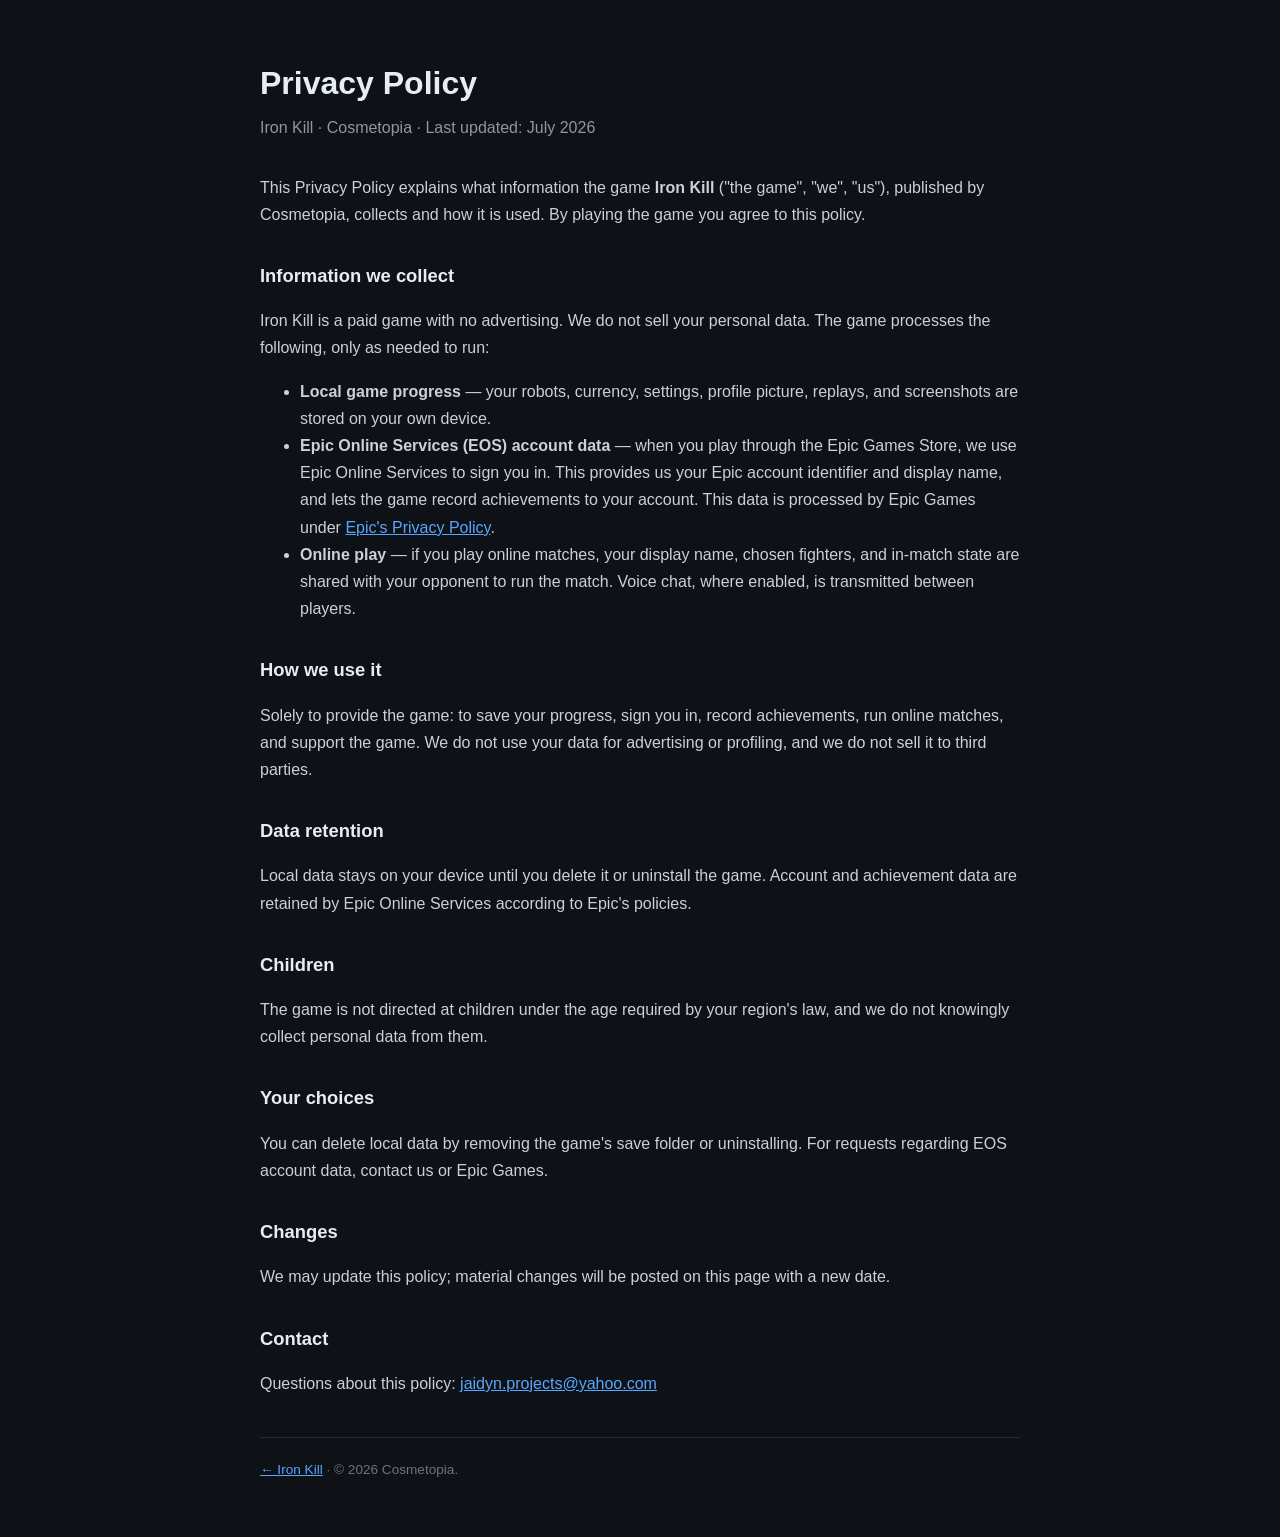
==== privacy.html @ 0f788177 "Iron Kill site (root domain)" ====
<!doctype html>
<html lang="en">
<head>
<meta charset="utf-8">
<meta name="viewport" content="width=device-width, initial-scale=1">
<title>Privacy Policy — Iron Kill</title>
<style>
  :root { color-scheme: dark; }
  body { margin: 0; font-family: -apple-system, Segoe UI, Roboto, Helvetica, Arial, sans-serif;
    background: #0e1116; color: #e6edf3; line-height: 1.7; }
  .wrap { max-width: 760px; margin: 0 auto; padding: 56px 24px; }
  h1 { font-size: 2rem; margin: 0 0 4px; }
  .updated { color: #8b98a5; margin: 0 0 32px; }
  h2 { margin: 32px 0 8px; font-size: 1.15rem; }
  p, li { color: #c9d1d9; }
  a { color: #58a6ff; }
  footer { margin-top: 40px; padding-top: 20px; border-top: 1px solid #232a33; color: #6b7480; font-size: 0.85rem; }
</style>
</head>
<body>
  <div class="wrap">
    <h1>Privacy Policy</h1>
    <p class="updated">Iron Kill · Cosmetopia · Last updated: July 2026</p>

    <p>This Privacy Policy explains what information the game <strong>Iron Kill</strong>
    ("the game", "we", "us"), published by Cosmetopia, collects and how it is used.
    By playing the game you agree to this policy.</p>

    <h2>Information we collect</h2>
    <p>Iron Kill is a paid game with no advertising. We do not sell your personal
    data. The game processes the following, only as needed to run:</p>
    <ul>
      <li><strong>Local game progress</strong> — your robots, currency, settings,
      profile picture, replays, and screenshots are stored on your own device.</li>
      <li><strong>Epic Online Services (EOS) account data</strong> — when you play
      through the Epic Games Store, we use Epic Online Services to sign you in.
      This provides us your Epic account identifier and display name, and lets the
      game record achievements to your account. This data is processed by Epic
      Games under <a href="https://www.epicgames.com/site/en-US/privacypolicy">Epic's
      Privacy Policy</a>.</li>
      <li><strong>Online play</strong> — if you play online matches, your display
      name, chosen fighters, and in-match state are shared with your opponent to
      run the match. Voice chat, where enabled, is transmitted between players.</li>
    </ul>

    <h2>How we use it</h2>
    <p>Solely to provide the game: to save your progress, sign you in, record
    achievements, run online matches, and support the game. We do not use your
    data for advertising or profiling, and we do not sell it to third parties.</p>

    <h2>Data retention</h2>
    <p>Local data stays on your device until you delete it or uninstall the game.
    Account and achievement data are retained by Epic Online Services according to
    Epic's policies.</p>

    <h2>Children</h2>
    <p>The game is not directed at children under the age required by your region's
    law, and we do not knowingly collect personal data from them.</p>

    <h2>Your choices</h2>
    <p>You can delete local data by removing the game's save folder or uninstalling.
    For requests regarding EOS account data, contact us or Epic Games.</p>

    <h2>Changes</h2>
    <p>We may update this policy; material changes will be posted on this page with
    a new date.</p>

    <h2>Contact</h2>
    <p>Questions about this policy: <a href="mailto:jaidyn.projects@yahoo.com">jaidyn.projects@yahoo.com</a></p>

    <footer><a href="index.html">← Iron Kill</a> · © 2026 Cosmetopia.</footer>
  </div>
</body>
</html>
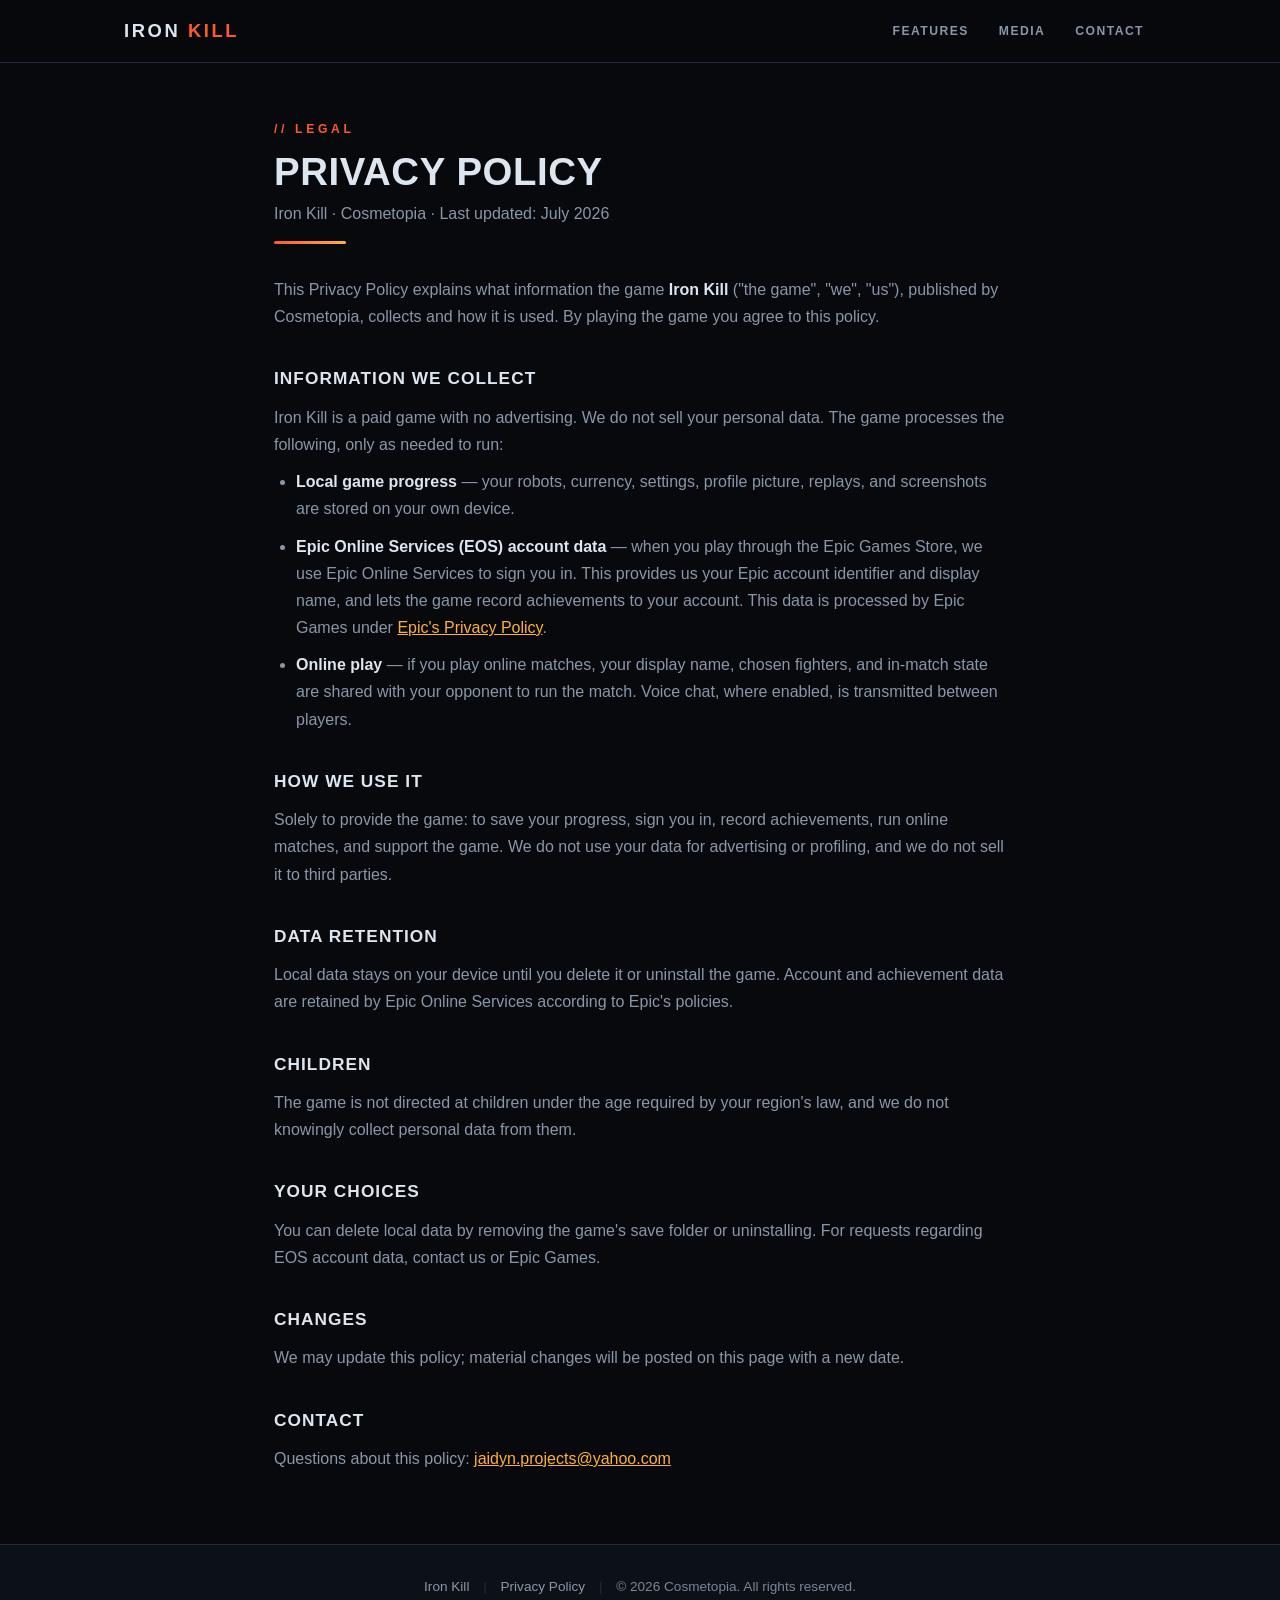
==== commit 21f8482a: "Landing page rebuild: hero, features grid, boss art strip, responsive nav Co-Authored-By: Claude Fab" ====
--- a/privacy.html
+++ b/privacy.html
@@ -4,71 +4,173 @@
 <meta charset="utf-8">
 <meta name="viewport" content="width=device-width, initial-scale=1">
 <title>Privacy Policy — Iron Kill</title>
+<meta name="description" content="Privacy Policy for Iron Kill, a robot fighting game for PC by Cosmetopia.">
+<meta name="theme-color" content="#0a0c10">
+<link rel="icon" type="image/png" href="assets/boss-eiko.png">
 <style>
-  :root { color-scheme: dark; }
-  body { margin: 0; font-family: -apple-system, Segoe UI, Roboto, Helvetica, Arial, sans-serif;
-    background: #0e1116; color: #e6edf3; line-height: 1.7; }
-  .wrap { max-width: 760px; margin: 0 auto; padding: 56px 24px; }
-  h1 { font-size: 2rem; margin: 0 0 4px; }
-  .updated { color: #8b98a5; margin: 0 0 32px; }
-  h2 { margin: 32px 0 8px; font-size: 1.15rem; }
-  p, li { color: #c9d1d9; }
-  a { color: #58a6ff; }
-  footer { margin-top: 40px; padding-top: 20px; border-top: 1px solid #232a33; color: #6b7480; font-size: 0.85rem; }
+  :root {
+    color-scheme: dark;
+    --bg: #07090d;
+    --bg2: #0c1017;
+    --panel: #10151e;
+    --edge: #232c3b;
+    --text: #dde5ef;
+    --dim: #8a97a8;
+    --faint: #7a8798;
+    --ember: #ff5a2a;
+    --amber: #ffb03a;
+  }
+  * { box-sizing: border-box; margin: 0; padding: 0; }
+  body {
+    background: var(--bg);
+    color: var(--text);
+    font-family: -apple-system, "Segoe UI", Roboto, Helvetica, Arial, sans-serif;
+    line-height: 1.7;
+    overflow-x: clip;
+  }
+  a { color: var(--amber); }
+
+  /* ---- nav ---- */
+  .nav {
+    position: sticky; top: 0; z-index: 50;
+    background: rgba(7, 9, 13, 0.82);
+    backdrop-filter: blur(10px);
+    -webkit-backdrop-filter: blur(10px);
+    border-bottom: 1px solid var(--edge);
+  }
+  .nav-inner {
+    max-width: 1080px; margin: 0 auto; padding: 0 24px;
+    height: 62px; display: flex; align-items: center; justify-content: space-between; gap: 16px;
+  }
+  .wordmark {
+    font-weight: 900; font-size: 1.15rem; letter-spacing: 0.14em;
+    text-transform: uppercase; text-decoration: none; color: var(--text); white-space: nowrap;
+  }
+  .wordmark .kill { color: var(--ember); }
+  .nav-links { display: flex; gap: 6px; }
+  .nav-links a {
+    color: var(--dim); text-decoration: none; text-transform: uppercase;
+    font-size: 0.76rem; font-weight: 700; letter-spacing: 0.12em;
+    padding: 8px 12px; border-radius: 6px; transition: color 0.15s, background 0.15s;
+  }
+  .nav-links a:hover { color: var(--text); background: rgba(255, 90, 42, 0.1); }
+
+  /* ---- content ---- */
+  .wrap { max-width: 780px; margin: 0 auto; padding: 56px 24px 72px; }
+  .page-kicker {
+    color: var(--ember); font-weight: 800; font-size: 0.76rem;
+    text-transform: uppercase; letter-spacing: 0.3em; margin-bottom: 10px;
+  }
+  h1 {
+    font-size: clamp(1.8rem, 5vw, 2.4rem); font-weight: 900;
+    text-transform: uppercase; letter-spacing: 0.015em; line-height: 1.15;
+    margin-bottom: 6px;
+  }
+  .updated { color: var(--dim); margin: 0 0 14px; }
+  .rule {
+    width: 72px; height: 3px; margin: 0 0 32px;
+    background: linear-gradient(90deg, var(--ember), var(--amber));
+    border-radius: 2px;
+  }
+  h2 {
+    margin: 34px 0 10px; font-size: 1.08rem; font-weight: 800;
+    text-transform: uppercase; letter-spacing: 0.06em;
+  }
+  p, li { color: var(--dim); }
+  p strong, li strong { color: var(--text); }
+  ul { padding-left: 22px; margin: 10px 0; }
+  li { margin-bottom: 10px; }
+
+  /* ---- footer ---- */
+  footer {
+    border-top: 1px solid var(--edge); background: var(--bg2);
+    padding: 30px 24px; text-align: center;
+    color: var(--faint); font-size: 0.85rem;
+  }
+  footer a { color: var(--dim); text-decoration: none; }
+  footer a:hover { color: var(--text); }
+  .foot-sep { margin: 0 10px; color: var(--edge); }
+
+  @media (max-width: 480px) {
+    .nav-inner { padding: 0 12px; gap: 10px; }
+    .nav-links { gap: 0; }
+    .nav-links a { padding: 8px 8px; font-size: 0.7rem; }
+  }
 </style>
 </head>
 <body>
-  <div class="wrap">
-    <h1>Privacy Policy</h1>
-    <p class="updated">Iron Kill · Cosmetopia · Last updated: July 2026</p>
 
-    <p>This Privacy Policy explains what information the game <strong>Iron Kill</strong>
-    ("the game", "we", "us"), published by Cosmetopia, collects and how it is used.
-    By playing the game you agree to this policy.</p>
+<nav class="nav" aria-label="Main">
+  <div class="nav-inner">
+    <a class="wordmark" href="index.html">IRON&nbsp;<span class="kill">KILL</span></a>
+    <div class="nav-links">
+      <a href="index.html#features">Features</a>
+      <a href="index.html#media">Media</a>
+      <a href="index.html#contact">Contact</a>
+    </div>
+  </div>
+</nav>
 
-    <h2>Information we collect</h2>
-    <p>Iron Kill is a paid game with no advertising. We do not sell your personal
-    data. The game processes the following, only as needed to run:</p>
-    <ul>
-      <li><strong>Local game progress</strong> — your robots, currency, settings,
-      profile picture, replays, and screenshots are stored on your own device.</li>
-      <li><strong>Epic Online Services (EOS) account data</strong> — when you play
-      through the Epic Games Store, we use Epic Online Services to sign you in.
-      This provides us your Epic account identifier and display name, and lets the
-      game record achievements to your account. This data is processed by Epic
-      Games under <a href="https://www.epicgames.com/site/en-US/privacypolicy">Epic's
-      Privacy Policy</a>.</li>
-      <li><strong>Online play</strong> — if you play online matches, your display
-      name, chosen fighters, and in-match state are shared with your opponent to
-      run the match. Voice chat, where enabled, is transmitted between players.</li>
-    </ul>
+<main class="wrap">
+  <p class="page-kicker">// Legal</p>
+  <h1>Privacy Policy</h1>
+  <p class="updated">Iron Kill · Cosmetopia · Last updated: July 2026</p>
+  <div class="rule" aria-hidden="true"></div>
 
-    <h2>How we use it</h2>
-    <p>Solely to provide the game: to save your progress, sign you in, record
-    achievements, run online matches, and support the game. We do not use your
-    data for advertising or profiling, and we do not sell it to third parties.</p>
+  <p>This Privacy Policy explains what information the game <strong>Iron Kill</strong>
+  ("the game", "we", "us"), published by Cosmetopia, collects and how it is used.
+  By playing the game you agree to this policy.</p>
 
-    <h2>Data retention</h2>
-    <p>Local data stays on your device until you delete it or uninstall the game.
-    Account and achievement data are retained by Epic Online Services according to
-    Epic's policies.</p>
+  <h2>Information we collect</h2>
+  <p>Iron Kill is a paid game with no advertising. We do not sell your personal
+  data. The game processes the following, only as needed to run:</p>
+  <ul>
+    <li><strong>Local game progress</strong> — your robots, currency, settings,
+    profile picture, replays, and screenshots are stored on your own device.</li>
+    <li><strong>Epic Online Services (EOS) account data</strong> — when you play
+    through the Epic Games Store, we use Epic Online Services to sign you in.
+    This provides us your Epic account identifier and display name, and lets the
+    game record achievements to your account. This data is processed by Epic
+    Games under <a href="https://www.epicgames.com/site/en-US/privacypolicy">Epic's
+    Privacy Policy</a>.</li>
+    <li><strong>Online play</strong> — if you play online matches, your display
+    name, chosen fighters, and in-match state are shared with your opponent to
+    run the match. Voice chat, where enabled, is transmitted between players.</li>
+  </ul>
 
-    <h2>Children</h2>
-    <p>The game is not directed at children under the age required by your region's
-    law, and we do not knowingly collect personal data from them.</p>
+  <h2>How we use it</h2>
+  <p>Solely to provide the game: to save your progress, sign you in, record
+  achievements, run online matches, and support the game. We do not use your
+  data for advertising or profiling, and we do not sell it to third parties.</p>
 
-    <h2>Your choices</h2>
-    <p>You can delete local data by removing the game's save folder or uninstalling.
-    For requests regarding EOS account data, contact us or Epic Games.</p>
+  <h2>Data retention</h2>
+  <p>Local data stays on your device until you delete it or uninstall the game.
+  Account and achievement data are retained by Epic Online Services according to
+  Epic's policies.</p>
 
-    <h2>Changes</h2>
-    <p>We may update this policy; material changes will be posted on this page with
-    a new date.</p>
+  <h2>Children</h2>
+  <p>The game is not directed at children under the age required by your region's
+  law, and we do not knowingly collect personal data from them.</p>
 
-    <h2>Contact</h2>
-    <p>Questions about this policy: <a href="mailto:jaidyn.projects@yahoo.com">jaidyn.projects@yahoo.com</a></p>
+  <h2>Your choices</h2>
+  <p>You can delete local data by removing the game's save folder or uninstalling.
+  For requests regarding EOS account data, contact us or Epic Games.</p>
 
-    <footer><a href="index.html">← Iron Kill</a> · © 2026 Cosmetopia.</footer>
-  </div>
+  <h2>Changes</h2>
+  <p>We may update this policy; material changes will be posted on this page with
+  a new date.</p>
+
+  <h2>Contact</h2>
+  <p>Questions about this policy: <a href="mailto:jaidyn.projects@yahoo.com">jaidyn.projects@yahoo.com</a></p>
+</main>
+
+<footer>
+  <a href="index.html">Iron Kill</a>
+  <span class="foot-sep">|</span>
+  <a href="privacy.html">Privacy Policy</a>
+  <span class="foot-sep">|</span>
+  © 2026 Cosmetopia. All rights reserved.
+</footer>
+
 </body>
 </html>
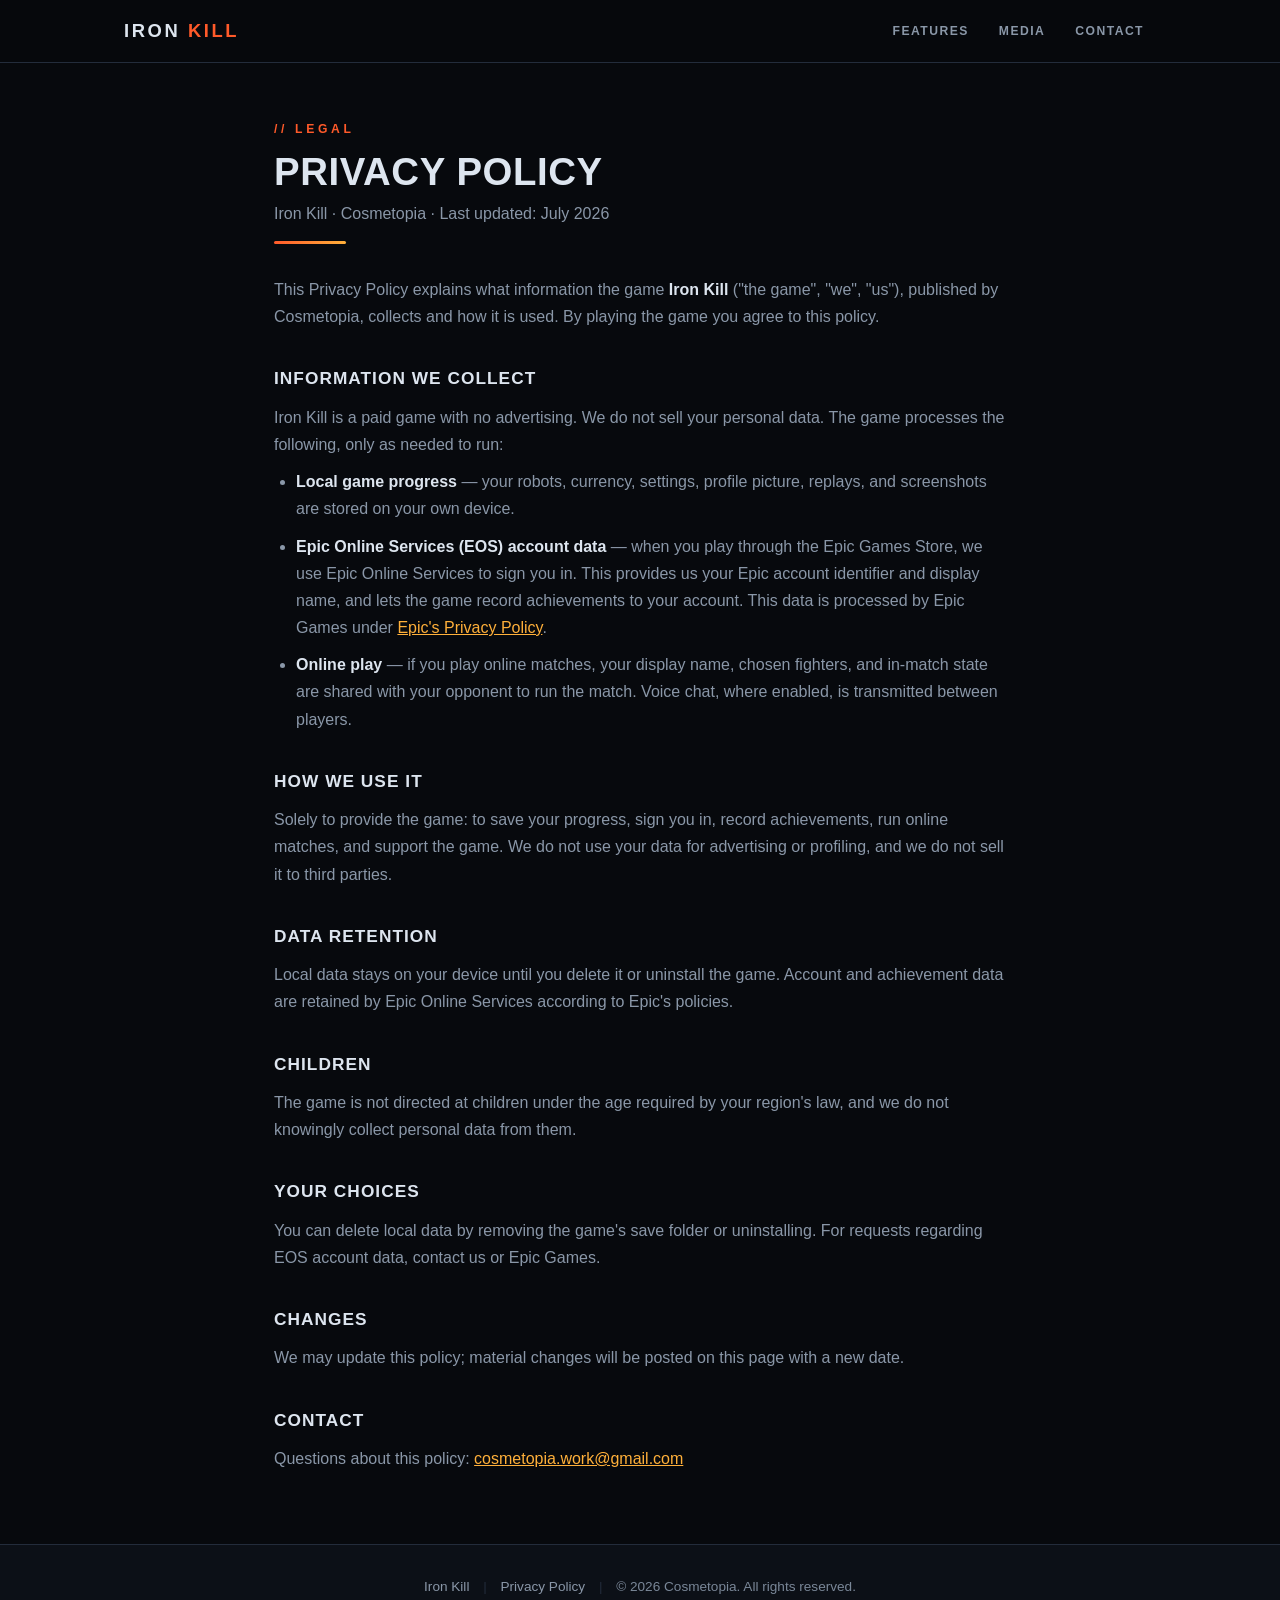
==== commit 232d7874: "Update contact email to cosmetopia.work@gmail.com Co-Authored-By: Claude Fable 5 <noreply@anthropic." ====
--- a/privacy.html
+++ b/privacy.html
@@ -161,7 +161,7 @@
   a new date.</p>
 
   <h2>Contact</h2>
-  <p>Questions about this policy: <a href="mailto:jaidyn.projects@yahoo.com">jaidyn.projects@yahoo.com</a></p>
+  <p>Questions about this policy: <a href="mailto:cosmetopia.work@gmail.com">cosmetopia.work@gmail.com</a></p>
 </main>
 
 <footer>
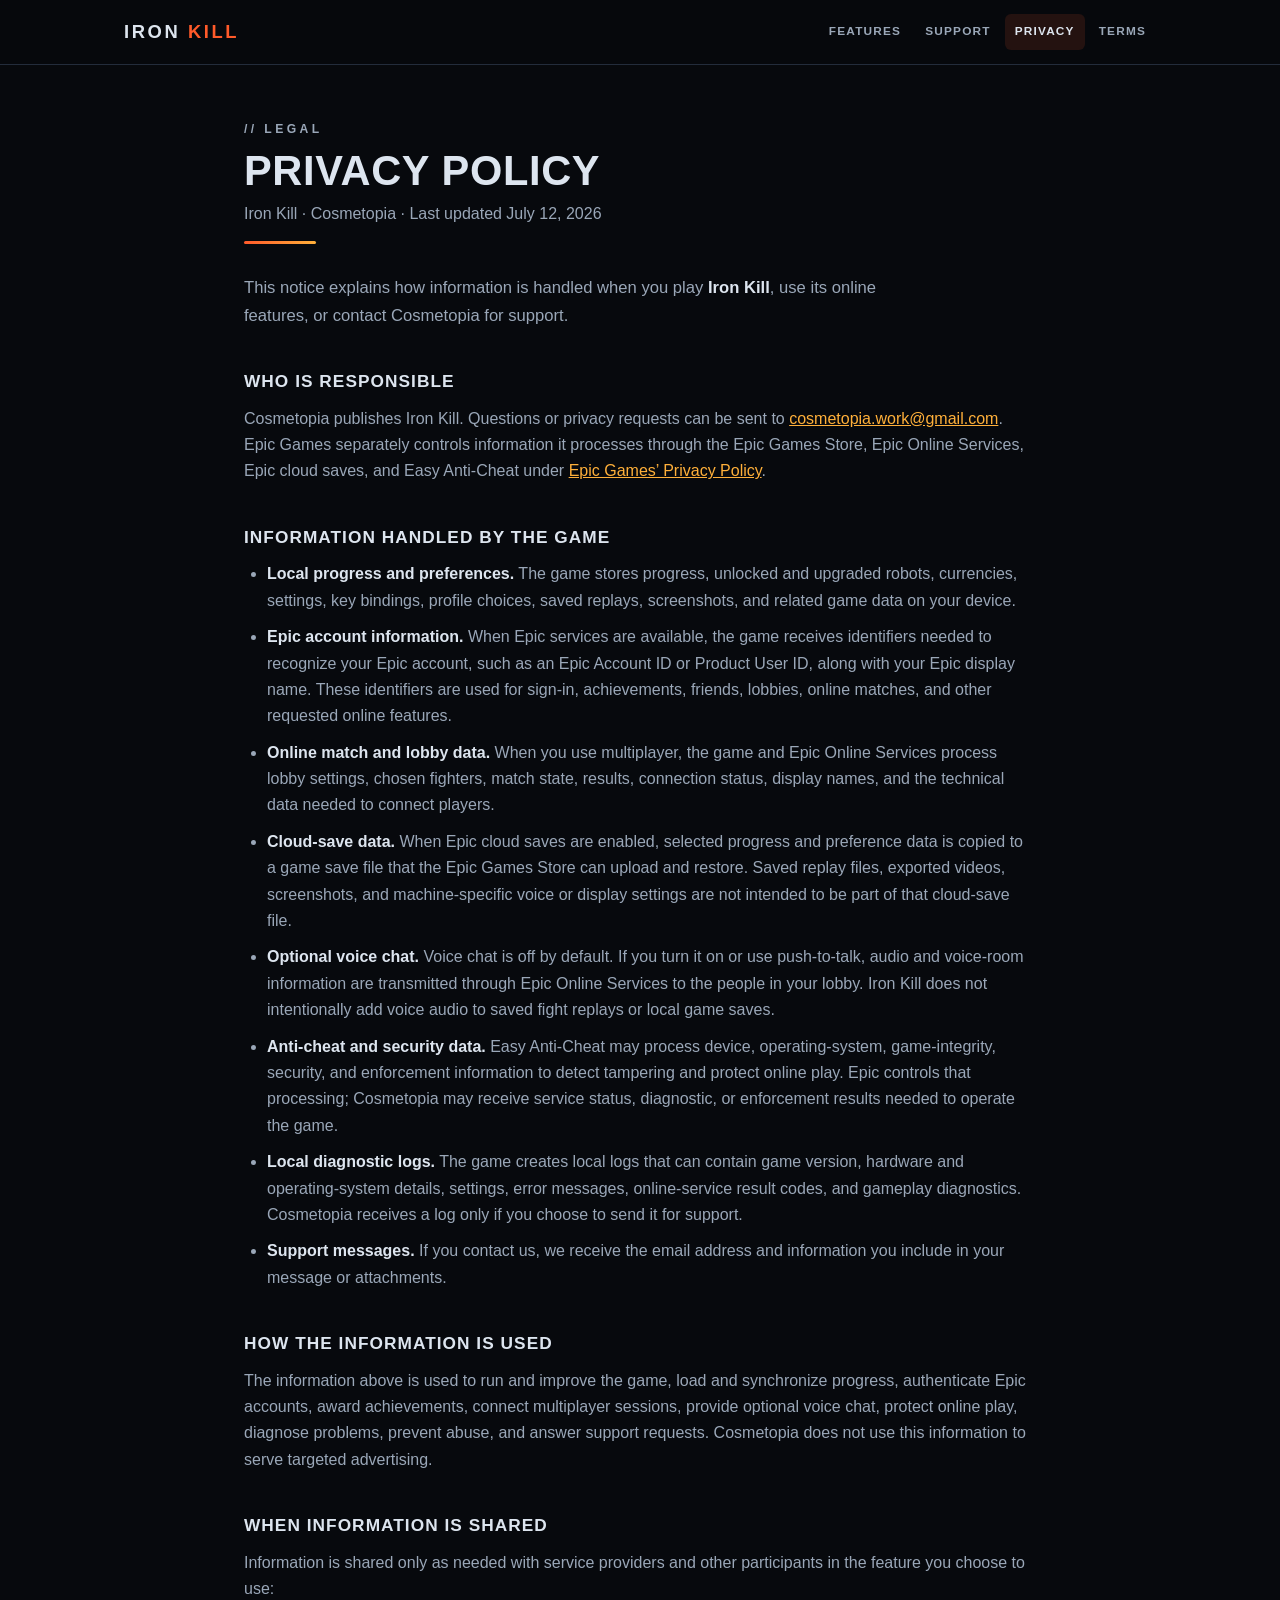
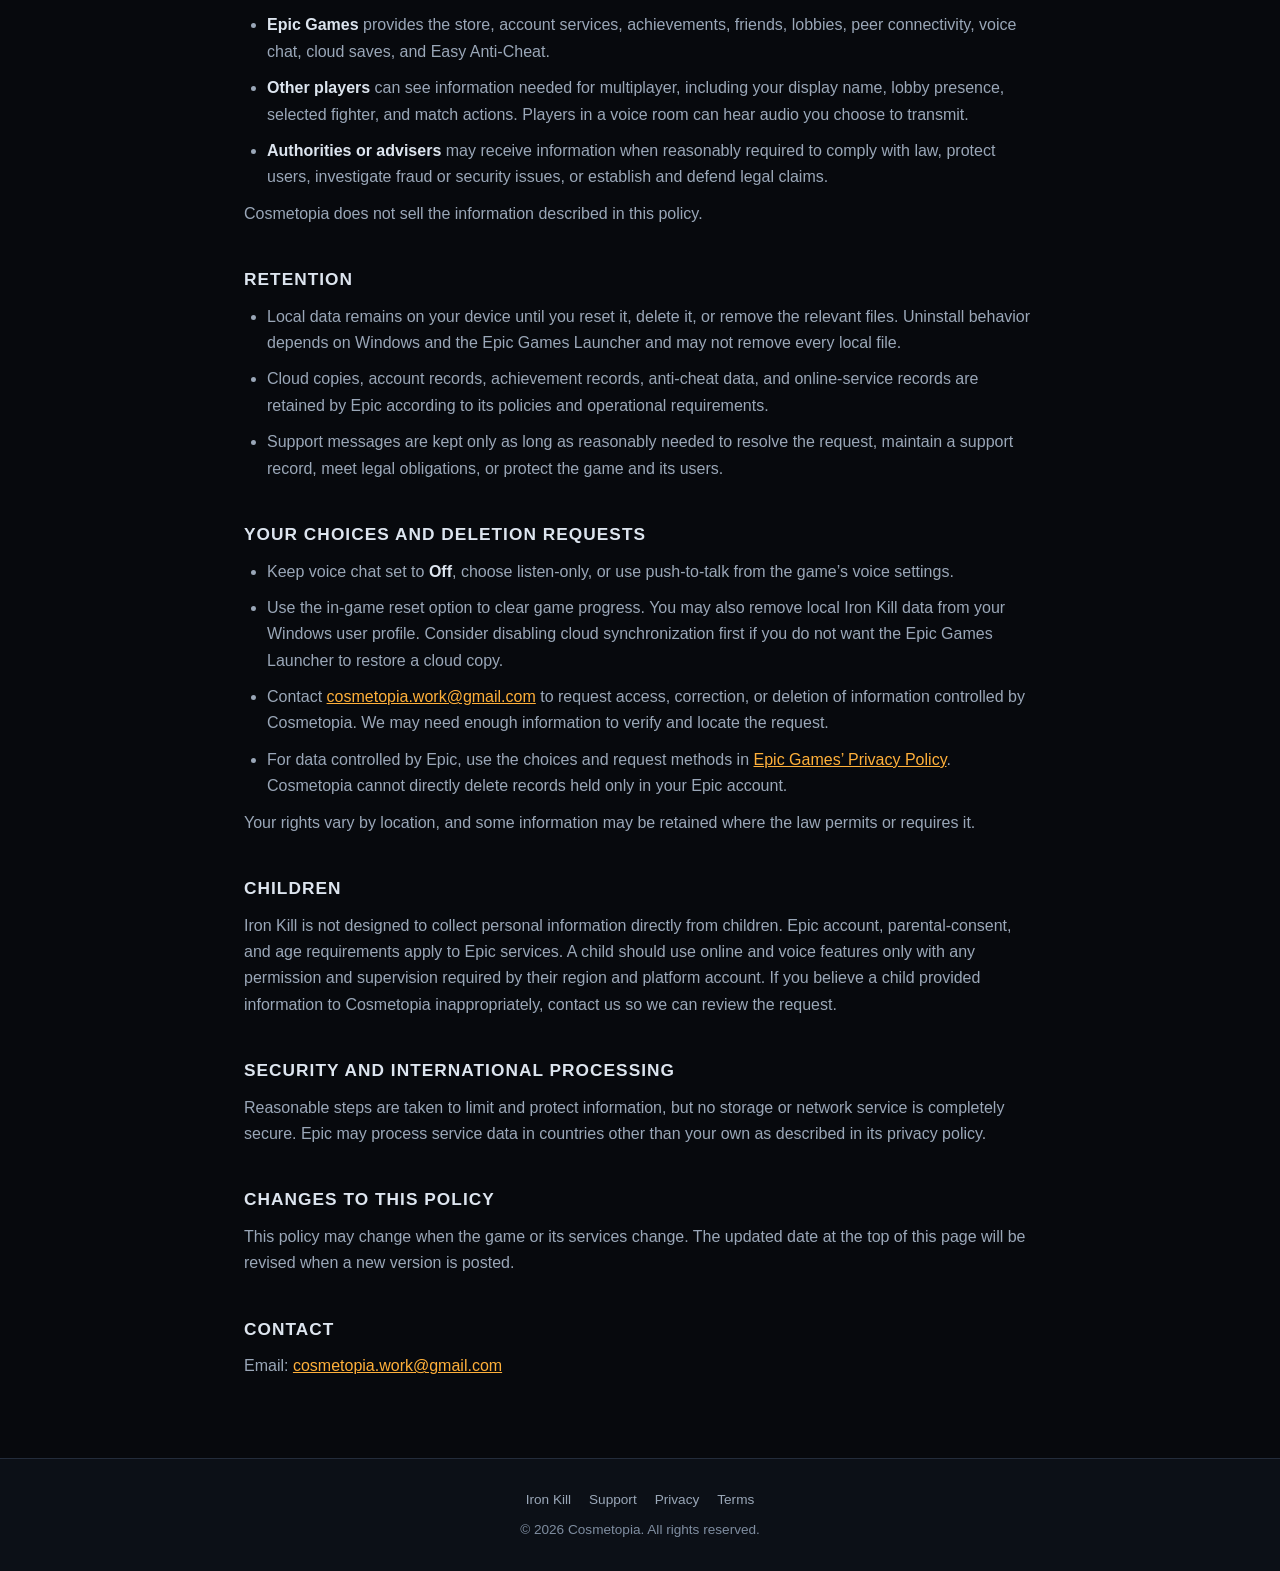
==== commit 46eaa473: "Prepare Iron Kill launch website" ====
--- a/privacy.html
+++ b/privacy.html
@@ -3,173 +3,100 @@
 <head>
 <meta charset="utf-8">
 <meta name="viewport" content="width=device-width, initial-scale=1">
-<title>Privacy Policy — Iron Kill</title>
+<title>Privacy Policy — Iron Kill | Cosmetopia</title>
 <meta name="description" content="Privacy Policy for Iron Kill, a robot fighting game for PC by Cosmetopia.">
 <meta name="theme-color" content="#0a0c10">
 <link rel="icon" type="image/png" href="assets/boss-eiko.png">
-<style>
-  :root {
-    color-scheme: dark;
-    --bg: #07090d;
-    --bg2: #0c1017;
-    --panel: #10151e;
-    --edge: #232c3b;
-    --text: #dde5ef;
-    --dim: #8a97a8;
-    --faint: #7a8798;
-    --ember: #ff5a2a;
-    --amber: #ffb03a;
-  }
-  * { box-sizing: border-box; margin: 0; padding: 0; }
-  body {
-    background: var(--bg);
-    color: var(--text);
-    font-family: -apple-system, "Segoe UI", Roboto, Helvetica, Arial, sans-serif;
-    line-height: 1.7;
-    overflow-x: clip;
-  }
-  a { color: var(--amber); }
-
-  /* ---- nav ---- */
-  .nav {
-    position: sticky; top: 0; z-index: 50;
-    background: rgba(7, 9, 13, 0.82);
-    backdrop-filter: blur(10px);
-    -webkit-backdrop-filter: blur(10px);
-    border-bottom: 1px solid var(--edge);
-  }
-  .nav-inner {
-    max-width: 1080px; margin: 0 auto; padding: 0 24px;
-    height: 62px; display: flex; align-items: center; justify-content: space-between; gap: 16px;
-  }
-  .wordmark {
-    font-weight: 900; font-size: 1.15rem; letter-spacing: 0.14em;
-    text-transform: uppercase; text-decoration: none; color: var(--text); white-space: nowrap;
-  }
-  .wordmark .kill { color: var(--ember); }
-  .nav-links { display: flex; gap: 6px; }
-  .nav-links a {
-    color: var(--dim); text-decoration: none; text-transform: uppercase;
-    font-size: 0.76rem; font-weight: 700; letter-spacing: 0.12em;
-    padding: 8px 12px; border-radius: 6px; transition: color 0.15s, background 0.15s;
-  }
-  .nav-links a:hover { color: var(--text); background: rgba(255, 90, 42, 0.1); }
-
-  /* ---- content ---- */
-  .wrap { max-width: 780px; margin: 0 auto; padding: 56px 24px 72px; }
-  .page-kicker {
-    color: var(--ember); font-weight: 800; font-size: 0.76rem;
-    text-transform: uppercase; letter-spacing: 0.3em; margin-bottom: 10px;
-  }
-  h1 {
-    font-size: clamp(1.8rem, 5vw, 2.4rem); font-weight: 900;
-    text-transform: uppercase; letter-spacing: 0.015em; line-height: 1.15;
-    margin-bottom: 6px;
-  }
-  .updated { color: var(--dim); margin: 0 0 14px; }
-  .rule {
-    width: 72px; height: 3px; margin: 0 0 32px;
-    background: linear-gradient(90deg, var(--ember), var(--amber));
-    border-radius: 2px;
-  }
-  h2 {
-    margin: 34px 0 10px; font-size: 1.08rem; font-weight: 800;
-    text-transform: uppercase; letter-spacing: 0.06em;
-  }
-  p, li { color: var(--dim); }
-  p strong, li strong { color: var(--text); }
-  ul { padding-left: 22px; margin: 10px 0; }
-  li { margin-bottom: 10px; }
-
-  /* ---- footer ---- */
-  footer {
-    border-top: 1px solid var(--edge); background: var(--bg2);
-    padding: 30px 24px; text-align: center;
-    color: var(--faint); font-size: 0.85rem;
-  }
-  footer a { color: var(--dim); text-decoration: none; }
-  footer a:hover { color: var(--text); }
-  .foot-sep { margin: 0 10px; color: var(--edge); }
-
-  @media (max-width: 480px) {
-    .nav-inner { padding: 0 12px; gap: 10px; }
-    .nav-links { gap: 0; }
-    .nav-links a { padding: 8px 8px; font-size: 0.7rem; }
-  }
-</style>
+<link rel="stylesheet" href="site.css">
 </head>
 <body>
 
-<nav class="nav" aria-label="Main">
+<a class="skip-link" href="#main">Skip to main content</a>
+
+<nav class="nav" aria-label="Main navigation">
   <div class="nav-inner">
-    <a class="wordmark" href="index.html">IRON&nbsp;<span class="kill">KILL</span></a>
+    <a class="wordmark" href="index.html" aria-label="Iron Kill home">IRON&nbsp;<span class="kill">KILL</span></a>
     <div class="nav-links">
       <a href="index.html#features">Features</a>
-      <a href="index.html#media">Media</a>
-      <a href="index.html#contact">Contact</a>
+      <a href="support.html">Support</a>
+      <a href="privacy.html" aria-current="page">Privacy</a>
+      <a href="terms.html">Terms</a>
     </div>
   </div>
 </nav>
 
-<main class="wrap">
+<main class="page-main" id="main">
   <p class="page-kicker">// Legal</p>
   <h1>Privacy Policy</h1>
-  <p class="updated">Iron Kill · Cosmetopia · Last updated: July 2026</p>
+  <p class="updated">Iron Kill · Cosmetopia · Last updated July 12, 2026</p>
   <div class="rule" aria-hidden="true"></div>
 
-  <p>This Privacy Policy explains what information the game <strong>Iron Kill</strong>
-  ("the game", "we", "us"), published by Cosmetopia, collects and how it is used.
-  By playing the game you agree to this policy.</p>
+  <p class="lede">This notice explains how information is handled when you play <strong>Iron Kill</strong>, use its online features, or contact Cosmetopia for support.</p>
 
-  <h2>Information we collect</h2>
-  <p>Iron Kill is a paid game with no advertising. We do not sell your personal
-  data. The game processes the following, only as needed to run:</p>
+  <h2>Who is responsible</h2>
+  <p>Cosmetopia publishes Iron Kill. Questions or privacy requests can be sent to <a href="mailto:cosmetopia.work@gmail.com">cosmetopia.work@gmail.com</a>. Epic Games separately controls information it processes through the Epic Games Store, Epic Online Services, Epic cloud saves, and Easy Anti-Cheat under <a href="https://www.epicgames.com/site/en-US/privacypolicy">Epic Games’ Privacy Policy</a>.</p>
+
+  <h2>Information handled by the game</h2>
   <ul>
-    <li><strong>Local game progress</strong> — your robots, currency, settings,
-    profile picture, replays, and screenshots are stored on your own device.</li>
-    <li><strong>Epic Online Services (EOS) account data</strong> — when you play
-    through the Epic Games Store, we use Epic Online Services to sign you in.
-    This provides us your Epic account identifier and display name, and lets the
-    game record achievements to your account. This data is processed by Epic
-    Games under <a href="https://www.epicgames.com/site/en-US/privacypolicy">Epic's
-    Privacy Policy</a>.</li>
-    <li><strong>Online play</strong> — if you play online matches, your display
-    name, chosen fighters, and in-match state are shared with your opponent to
-    run the match. Voice chat, where enabled, is transmitted between players.</li>
+    <li><strong>Local progress and preferences.</strong> The game stores progress, unlocked and upgraded robots, currencies, settings, key bindings, profile choices, saved replays, screenshots, and related game data on your device.</li>
+    <li><strong>Epic account information.</strong> When Epic services are available, the game receives identifiers needed to recognize your Epic account, such as an Epic Account ID or Product User ID, along with your Epic display name. These identifiers are used for sign-in, achievements, friends, lobbies, online matches, and other requested online features.</li>
+    <li><strong>Online match and lobby data.</strong> When you use multiplayer, the game and Epic Online Services process lobby settings, chosen fighters, match state, results, connection status, display names, and the technical data needed to connect players.</li>
+    <li><strong>Cloud-save data.</strong> When Epic cloud saves are enabled, selected progress and preference data is copied to a game save file that the Epic Games Store can upload and restore. Saved replay files, exported videos, screenshots, and machine-specific voice or display settings are not intended to be part of that cloud-save file.</li>
+    <li><strong>Optional voice chat.</strong> Voice chat is off by default. If you turn it on or use push-to-talk, audio and voice-room information are transmitted through Epic Online Services to the people in your lobby. Iron Kill does not intentionally add voice audio to saved fight replays or local game saves.</li>
+    <li><strong>Anti-cheat and security data.</strong> Easy Anti-Cheat may process device, operating-system, game-integrity, security, and enforcement information to detect tampering and protect online play. Epic controls that processing; Cosmetopia may receive service status, diagnostic, or enforcement results needed to operate the game.</li>
+    <li><strong>Local diagnostic logs.</strong> The game creates local logs that can contain game version, hardware and operating-system details, settings, error messages, online-service result codes, and gameplay diagnostics. Cosmetopia receives a log only if you choose to send it for support.</li>
+    <li><strong>Support messages.</strong> If you contact us, we receive the email address and information you include in your message or attachments.</li>
   </ul>
 
-  <h2>How we use it</h2>
-  <p>Solely to provide the game: to save your progress, sign you in, record
-  achievements, run online matches, and support the game. We do not use your
-  data for advertising or profiling, and we do not sell it to third parties.</p>
+  <h2>How the information is used</h2>
+  <p>The information above is used to run and improve the game, load and synchronize progress, authenticate Epic accounts, award achievements, connect multiplayer sessions, provide optional voice chat, protect online play, diagnose problems, prevent abuse, and answer support requests. Cosmetopia does not use this information to serve targeted advertising.</p>
 
-  <h2>Data retention</h2>
-  <p>Local data stays on your device until you delete it or uninstall the game.
-  Account and achievement data are retained by Epic Online Services according to
-  Epic's policies.</p>
+  <h2>When information is shared</h2>
+  <p>Information is shared only as needed with service providers and other participants in the feature you choose to use:</p>
+  <ul>
+    <li><strong>Epic Games</strong> provides the store, account services, achievements, friends, lobbies, peer connectivity, voice chat, cloud saves, and Easy Anti-Cheat.</li>
+    <li><strong>Other players</strong> can see information needed for multiplayer, including your display name, lobby presence, selected fighter, and match actions. Players in a voice room can hear audio you choose to transmit.</li>
+    <li><strong>Authorities or advisers</strong> may receive information when reasonably required to comply with law, protect users, investigate fraud or security issues, or establish and defend legal claims.</li>
+  </ul>
+  <p>Cosmetopia does not sell the information described in this policy.</p>
+
+  <h2>Retention</h2>
+  <ul>
+    <li>Local data remains on your device until you reset it, delete it, or remove the relevant files. Uninstall behavior depends on Windows and the Epic Games Launcher and may not remove every local file.</li>
+    <li>Cloud copies, account records, achievement records, anti-cheat data, and online-service records are retained by Epic according to its policies and operational requirements.</li>
+    <li>Support messages are kept only as long as reasonably needed to resolve the request, maintain a support record, meet legal obligations, or protect the game and its users.</li>
+  </ul>
+
+  <h2>Your choices and deletion requests</h2>
+  <ul>
+    <li>Keep voice chat set to <strong>Off</strong>, choose listen-only, or use push-to-talk from the game’s voice settings.</li>
+    <li>Use the in-game reset option to clear game progress. You may also remove local Iron Kill data from your Windows user profile. Consider disabling cloud synchronization first if you do not want the Epic Games Launcher to restore a cloud copy.</li>
+    <li>Contact <a href="mailto:cosmetopia.work@gmail.com">cosmetopia.work@gmail.com</a> to request access, correction, or deletion of information controlled by Cosmetopia. We may need enough information to verify and locate the request.</li>
+    <li>For data controlled by Epic, use the choices and request methods in <a href="https://www.epicgames.com/site/en-US/privacypolicy">Epic Games’ Privacy Policy</a>. Cosmetopia cannot directly delete records held only in your Epic account.</li>
+  </ul>
+  <p>Your rights vary by location, and some information may be retained where the law permits or requires it.</p>
 
   <h2>Children</h2>
-  <p>The game is not directed at children under the age required by your region's
-  law, and we do not knowingly collect personal data from them.</p>
+  <p>Iron Kill is not designed to collect personal information directly from children. Epic account, parental-consent, and age requirements apply to Epic services. A child should use online and voice features only with any permission and supervision required by their region and platform account. If you believe a child provided information to Cosmetopia inappropriately, contact us so we can review the request.</p>
 
-  <h2>Your choices</h2>
-  <p>You can delete local data by removing the game's save folder or uninstalling.
-  For requests regarding EOS account data, contact us or Epic Games.</p>
+  <h2>Security and international processing</h2>
+  <p>Reasonable steps are taken to limit and protect information, but no storage or network service is completely secure. Epic may process service data in countries other than your own as described in its privacy policy.</p>
 
-  <h2>Changes</h2>
-  <p>We may update this policy; material changes will be posted on this page with
-  a new date.</p>
+  <h2>Changes to this policy</h2>
+  <p>This policy may change when the game or its services change. The updated date at the top of this page will be revised when a new version is posted.</p>
 
   <h2>Contact</h2>
-  <p>Questions about this policy: <a href="mailto:cosmetopia.work@gmail.com">cosmetopia.work@gmail.com</a></p>
+  <p>Email: <a href="mailto:cosmetopia.work@gmail.com">cosmetopia.work@gmail.com</a></p>
 </main>
 
 <footer>
-  <a href="index.html">Iron Kill</a>
-  <span class="foot-sep">|</span>
-  <a href="privacy.html">Privacy Policy</a>
-  <span class="foot-sep">|</span>
-  © 2026 Cosmetopia. All rights reserved.
+  <div class="footer-links" aria-label="Legal and support links">
+    <a href="index.html">Iron Kill</a>
+    <a href="support.html">Support</a>
+    <a href="privacy.html" aria-current="page">Privacy</a>
+    <a href="terms.html">Terms</a>
+  </div>
+  <p>© 2026 Cosmetopia. All rights reserved.</p>
 </footer>
 
 </body>
--- a/site.css
+++ b/site.css
@@ -0,0 +1,664 @@
+:root {
+  color-scheme: dark;
+  --bg: #07090d;
+  --bg2: #0c1017;
+  --panel: #10151e;
+  --panel2: #0b0f16;
+  --edge: #232c3b;
+  --text: #dde5ef;
+  --dim: #9aa7b8;
+  --faint: #7f8da0;
+  --ember: #ff5a2a;
+  --amber: #ffb03a;
+  --green: #7ddc9b;
+  --max: 1080px;
+}
+
+* {
+  box-sizing: border-box;
+  margin: 0;
+  padding: 0;
+}
+
+html {
+  scroll-behavior: smooth;
+}
+
+body {
+  min-height: 100vh;
+  background: var(--bg);
+  color: var(--text);
+  font-family: -apple-system, BlinkMacSystemFont, "Segoe UI", Roboto, Helvetica, Arial, sans-serif;
+  line-height: 1.65;
+  overflow-x: clip;
+}
+
+img {
+  display: block;
+  max-width: 100%;
+  height: auto;
+}
+
+a {
+  color: var(--amber);
+}
+
+a:hover {
+  color: #ffd28a;
+}
+
+a:focus-visible,
+button:focus-visible {
+  outline: 3px solid var(--amber);
+  outline-offset: 3px;
+}
+
+.skip-link {
+  position: fixed;
+  top: 10px;
+  left: 10px;
+  z-index: 100;
+  transform: translateY(-160%);
+  padding: 10px 14px;
+  border-radius: 6px;
+  background: var(--amber);
+  color: #171006;
+  font-weight: 800;
+  text-decoration: none;
+}
+
+.skip-link:focus {
+  transform: translateY(0);
+}
+
+.wrap {
+  width: min(100%, var(--max));
+  margin: 0 auto;
+  padding-inline: 24px;
+}
+
+section {
+  scroll-margin-top: 84px;
+}
+
+/* Navigation */
+.nav {
+  position: sticky;
+  top: 0;
+  z-index: 50;
+  border-bottom: 1px solid var(--edge);
+  background: rgba(7, 9, 13, 0.9);
+  backdrop-filter: blur(10px);
+  -webkit-backdrop-filter: blur(10px);
+}
+
+.nav-inner {
+  width: min(100%, var(--max));
+  min-height: 64px;
+  margin: 0 auto;
+  padding: 8px 24px;
+  display: flex;
+  align-items: center;
+  justify-content: space-between;
+  gap: 18px;
+}
+
+.wordmark {
+  color: var(--text);
+  font-size: 1.15rem;
+  font-weight: 900;
+  letter-spacing: 0.14em;
+  text-decoration: none;
+  text-transform: uppercase;
+  white-space: nowrap;
+}
+
+.wordmark .kill {
+  color: var(--ember);
+}
+
+.nav-links {
+  display: flex;
+  flex-wrap: wrap;
+  justify-content: flex-end;
+  gap: 4px;
+}
+
+.nav-links a {
+  padding: 8px 10px;
+  border-radius: 6px;
+  color: var(--dim);
+  font-size: 0.74rem;
+  font-weight: 750;
+  letter-spacing: 0.1em;
+  text-decoration: none;
+  text-transform: uppercase;
+}
+
+.nav-links a:hover,
+.nav-links a[aria-current="page"] {
+  background: rgba(255, 90, 42, 0.12);
+  color: var(--text);
+}
+
+/* Hero */
+.hero {
+  position: relative;
+  overflow: hidden;
+  padding: clamp(78px, 13vh, 142px) 24px clamp(70px, 11vh, 118px);
+  background:
+    radial-gradient(ellipse 90% 62% at 50% 108%, rgba(255, 90, 42, 0.24), transparent 68%),
+    radial-gradient(ellipse 60% 42% at 50% 118%, rgba(255, 176, 58, 0.13), transparent 70%),
+    linear-gradient(180deg, var(--bg) 0%, var(--bg2) 100%);
+  text-align: center;
+}
+
+.hero::before {
+  content: "";
+  position: absolute;
+  inset: 0;
+  pointer-events: none;
+  background: repeating-linear-gradient(-55deg, rgba(255, 255, 255, 0.022) 0 2px, transparent 2px 26px);
+}
+
+.hero-inner {
+  position: relative;
+  max-width: 880px;
+  margin: 0 auto;
+}
+
+.kicker,
+.section-kicker,
+.page-kicker {
+  color: var(--ember);
+  font-size: 0.76rem;
+  font-weight: 800;
+  letter-spacing: 0.28em;
+  text-transform: uppercase;
+}
+
+.hero .kicker {
+  margin-bottom: 20px;
+  color: var(--dim);
+  letter-spacing: 0.3em;
+}
+
+.hero h1 {
+  margin-bottom: 6px;
+  background: linear-gradient(180deg, #f4f8fd 18%, #b9c6d6 52%, #6d7c92 100%);
+  background-clip: text;
+  -webkit-background-clip: text;
+  color: transparent;
+  -webkit-text-fill-color: transparent;
+  filter: drop-shadow(0 4px 24px rgba(0, 0, 0, 0.6));
+  font-size: clamp(3.4rem, 13vw, 7.5rem);
+  font-weight: 900;
+  letter-spacing: -0.015em;
+  line-height: 0.94;
+  text-transform: uppercase;
+  transform: scaleY(1.1);
+  transform-origin: center;
+}
+
+.hero h1 .kill {
+  background: linear-gradient(180deg, #ffd8a1 8%, var(--amber) 40%, var(--ember) 80%);
+  background-clip: text;
+  -webkit-background-clip: text;
+  color: transparent;
+  -webkit-text-fill-color: transparent;
+}
+
+.hero-bar {
+  width: 92px;
+  height: 4px;
+  margin: 26px auto;
+  border-radius: 2px;
+  background: linear-gradient(90deg, var(--ember), var(--amber));
+  box-shadow: 0 0 18px rgba(255, 90, 42, 0.55);
+}
+
+.tagline {
+  max-width: 690px;
+  margin: 0 auto 30px;
+  color: var(--text);
+  font-size: clamp(1.05rem, 2.6vw, 1.3rem);
+}
+
+.tagline span {
+  color: var(--dim);
+}
+
+.launch-date {
+  margin-bottom: 22px;
+  color: var(--amber);
+  font-size: 0.84rem;
+  font-weight: 850;
+  letter-spacing: 0.2em;
+  text-transform: uppercase;
+}
+
+.cta-row {
+  display: flex;
+  flex-wrap: wrap;
+  justify-content: center;
+  gap: 12px;
+}
+
+.cta {
+  display: inline-flex;
+  min-height: 48px;
+  align-items: center;
+  justify-content: center;
+  padding: 12px 24px;
+  border: 1px solid rgba(255, 90, 42, 0.7);
+  border-radius: 8px;
+  background: linear-gradient(180deg, #ff713e, #e74217);
+  box-shadow: 0 9px 28px rgba(255, 90, 42, 0.2);
+  color: #fff;
+  font-size: 0.82rem;
+  font-weight: 850;
+  letter-spacing: 0.1em;
+  text-decoration: none;
+  text-transform: uppercase;
+  transition: transform 0.18s ease, box-shadow 0.18s ease;
+}
+
+.cta:hover {
+  color: #fff;
+  transform: translateY(-2px);
+  box-shadow: 0 12px 34px rgba(255, 90, 42, 0.3);
+}
+
+.cta.secondary {
+  border-color: var(--edge);
+  background: rgba(16, 21, 30, 0.92);
+  box-shadow: none;
+  color: var(--text);
+}
+
+.platform-note {
+  margin-top: 18px;
+  color: var(--faint);
+  font-size: 0.86rem;
+  letter-spacing: 0.04em;
+}
+
+.hazard {
+  height: 6px;
+  border-top: 1px solid var(--edge);
+  border-bottom: 1px solid var(--edge);
+  background: repeating-linear-gradient(-45deg, rgba(255, 90, 42, 0.55) 0 14px, rgba(255, 90, 42, 0.08) 14px 28px);
+}
+
+/* Home page sections */
+.section {
+  padding: clamp(64px, 9vw, 104px) 0;
+}
+
+.section-head {
+  margin-bottom: 38px;
+}
+
+.section-kicker {
+  margin-bottom: 10px;
+}
+
+.section-title {
+  font-size: clamp(1.7rem, 4.4vw, 2.5rem);
+  font-weight: 900;
+  letter-spacing: 0.015em;
+  line-height: 1.1;
+  text-transform: uppercase;
+}
+
+.section-sub {
+  max-width: 700px;
+  margin-top: 12px;
+  color: var(--dim);
+}
+
+.features-grid {
+  display: grid;
+  grid-template-columns: repeat(auto-fit, minmax(min(100%, 300px), 1fr));
+  gap: 18px;
+}
+
+.card {
+  position: relative;
+  overflow: hidden;
+  min-height: 100%;
+  padding: 26px 24px 24px;
+  border: 1px solid var(--edge);
+  border-radius: 12px;
+  background: linear-gradient(180deg, var(--panel), var(--panel2));
+  transition: transform 0.18s ease, border-color 0.18s ease, box-shadow 0.18s ease;
+}
+
+.card::before {
+  content: "";
+  position: absolute;
+  top: 0;
+  right: 0;
+  left: 0;
+  height: 2px;
+  background: linear-gradient(90deg, var(--ember), transparent 65%);
+  opacity: 0.7;
+}
+
+.card:hover {
+  border-color: rgba(255, 90, 42, 0.5);
+  box-shadow: 0 12px 34px rgba(0, 0, 0, 0.5), 0 0 22px rgba(255, 90, 42, 0.09);
+  transform: translateY(-3px);
+}
+
+.card-number {
+  display: block;
+  margin-bottom: 14px;
+  color: var(--amber);
+  font-size: 0.74rem;
+  font-weight: 900;
+  letter-spacing: 0.2em;
+}
+
+.card h3 {
+  margin-bottom: 8px;
+  font-size: 1.02rem;
+  font-weight: 800;
+  letter-spacing: 0.06em;
+  text-transform: uppercase;
+}
+
+.card p {
+  color: var(--dim);
+  font-size: 0.94rem;
+}
+
+.media-section {
+  border-top: 1px solid var(--edge);
+  border-bottom: 1px solid var(--edge);
+  background: linear-gradient(180deg, var(--bg2), var(--bg));
+}
+
+.boss-strip {
+  display: grid;
+  grid-template-columns: repeat(auto-fit, minmax(min(100%, 160px), 1fr));
+  gap: 16px;
+}
+
+.boss-card {
+  padding: 14px 14px 16px;
+  border: 1px solid var(--edge);
+  border-radius: 12px;
+  background: linear-gradient(180deg, var(--panel), var(--panel2));
+  text-align: center;
+  transition: transform 0.18s ease, border-color 0.18s ease, box-shadow 0.18s ease;
+}
+
+.boss-card:hover {
+  border-color: rgba(255, 90, 42, 0.55);
+  box-shadow: 0 12px 30px rgba(0, 0, 0, 0.5), 0 0 26px rgba(255, 90, 42, 0.12);
+  transform: translateY(-3px);
+}
+
+.boss-card img {
+  width: 100%;
+  border: 1px solid #1c2431;
+  border-radius: 8px;
+  background: radial-gradient(ellipse at 50% 30%, #1a2231, #0a0d13 75%);
+}
+
+.boss-name {
+  margin-top: 12px;
+  font-size: 0.92rem;
+  font-weight: 800;
+  letter-spacing: 0.06em;
+}
+
+.boss-role {
+  display: block;
+  margin-top: 2px;
+  color: var(--faint);
+  font-size: 0.72rem;
+  font-weight: 400;
+  letter-spacing: 0.14em;
+  text-transform: uppercase;
+}
+
+.studio-box,
+.launch-box {
+  padding: 30px 28px;
+  border: 1px solid var(--edge);
+  border-left: 3px solid var(--ember);
+  border-radius: 12px;
+  background: linear-gradient(180deg, var(--panel), var(--panel2));
+}
+
+.studio-box p,
+.launch-box p {
+  color: var(--dim);
+}
+
+.studio-box strong,
+.launch-box strong {
+  color: var(--text);
+}
+
+.launch-box {
+  text-align: center;
+}
+
+.launch-box .cta-row {
+  margin-top: 22px;
+}
+
+.contact-inner {
+  text-align: center;
+}
+
+.contact-mail {
+  display: inline-block;
+  margin-top: 20px;
+  padding: 14px 30px;
+  border: 1px solid var(--edge);
+  border-radius: 10px;
+  background: var(--panel);
+  color: var(--text);
+  font-weight: 700;
+  letter-spacing: 0.04em;
+  text-decoration: none;
+}
+
+.contact-mail:hover {
+  border-color: rgba(255, 90, 42, 0.55);
+  color: var(--text);
+}
+
+/* Support and legal pages */
+.page-main {
+  width: min(100%, 840px);
+  margin: 0 auto;
+  padding: 54px 24px 78px;
+}
+
+.page-main h1 {
+  margin: 8px 0 6px;
+  font-size: clamp(1.9rem, 5vw, 2.6rem);
+  font-weight: 900;
+  letter-spacing: 0.015em;
+  line-height: 1.15;
+  text-transform: uppercase;
+}
+
+.updated,
+.lede,
+.page-main p,
+.page-main li,
+.page-main dd {
+  color: var(--dim);
+}
+
+.updated {
+  margin-bottom: 14px;
+}
+
+.lede {
+  max-width: 690px;
+  font-size: 1.04rem;
+}
+
+.rule {
+  width: 72px;
+  height: 3px;
+  margin: 0 0 30px;
+  border-radius: 2px;
+  background: linear-gradient(90deg, var(--ember), var(--amber));
+}
+
+.page-main h2 {
+  margin: 38px 0 10px;
+  font-size: 1.08rem;
+  font-weight: 850;
+  letter-spacing: 0.06em;
+  text-transform: uppercase;
+}
+
+.page-main h3 {
+  margin: 22px 0 6px;
+  font-size: 0.98rem;
+}
+
+.page-main p + p {
+  margin-top: 12px;
+}
+
+.page-main ul,
+.page-main ol {
+  margin: 10px 0;
+  padding-left: 23px;
+}
+
+.page-main li {
+  margin-bottom: 10px;
+}
+
+.page-main strong,
+.page-main dt {
+  color: var(--text);
+}
+
+.page-main code {
+  padding: 2px 5px;
+  border: 1px solid var(--edge);
+  border-radius: 4px;
+  background: var(--panel);
+  color: var(--text);
+  font-family: "Cascadia Mono", Consolas, monospace;
+  overflow-wrap: anywhere;
+}
+
+.support-grid {
+  display: grid;
+  grid-template-columns: repeat(auto-fit, minmax(min(100%, 320px), 1fr));
+  gap: 16px;
+  margin: 28px 0 12px;
+}
+
+.support-card {
+  padding: 22px;
+  border: 1px solid var(--edge);
+  border-radius: 10px;
+  background: linear-gradient(180deg, var(--panel), var(--panel2));
+}
+
+.support-card h2 {
+  margin: 0 0 8px;
+}
+
+.notice {
+  margin: 24px 0;
+  padding: 18px 20px;
+  border: 1px solid rgba(255, 176, 58, 0.35);
+  border-left: 3px solid var(--amber);
+  border-radius: 8px;
+  background: rgba(255, 176, 58, 0.06);
+}
+
+.notice p {
+  color: var(--dim);
+}
+
+/* Footer */
+footer {
+  padding: 30px 24px;
+  border-top: 1px solid var(--edge);
+  background: var(--bg2);
+  color: var(--faint);
+  font-size: 0.85rem;
+  text-align: center;
+}
+
+.footer-links {
+  display: flex;
+  flex-wrap: wrap;
+  justify-content: center;
+  gap: 8px 18px;
+  margin-bottom: 8px;
+}
+
+footer a {
+  color: var(--dim);
+  text-decoration: none;
+}
+
+footer a:hover {
+  color: var(--text);
+}
+
+@media (max-width: 720px) {
+  .nav-inner {
+    align-items: flex-start;
+    flex-direction: column;
+    padding-block: 12px;
+  }
+
+  .nav-links {
+    justify-content: flex-start;
+  }
+
+  .hero {
+    padding-top: 68px;
+  }
+}
+
+@media (max-width: 480px) {
+  .wrap,
+  .page-main {
+    padding-inline: 18px;
+  }
+
+  .nav-inner {
+    padding-inline: 14px;
+  }
+
+  .nav-links a {
+    padding: 7px;
+    font-size: 0.68rem;
+  }
+
+  .cta {
+    width: 100%;
+  }
+}
+
+@media (prefers-reduced-motion: reduce) {
+  html {
+    scroll-behavior: auto;
+  }
+
+  *,
+  *::before,
+  *::after {
+    scroll-behavior: auto !important;
+    transition-duration: 0.01ms !important;
+  }
+}
